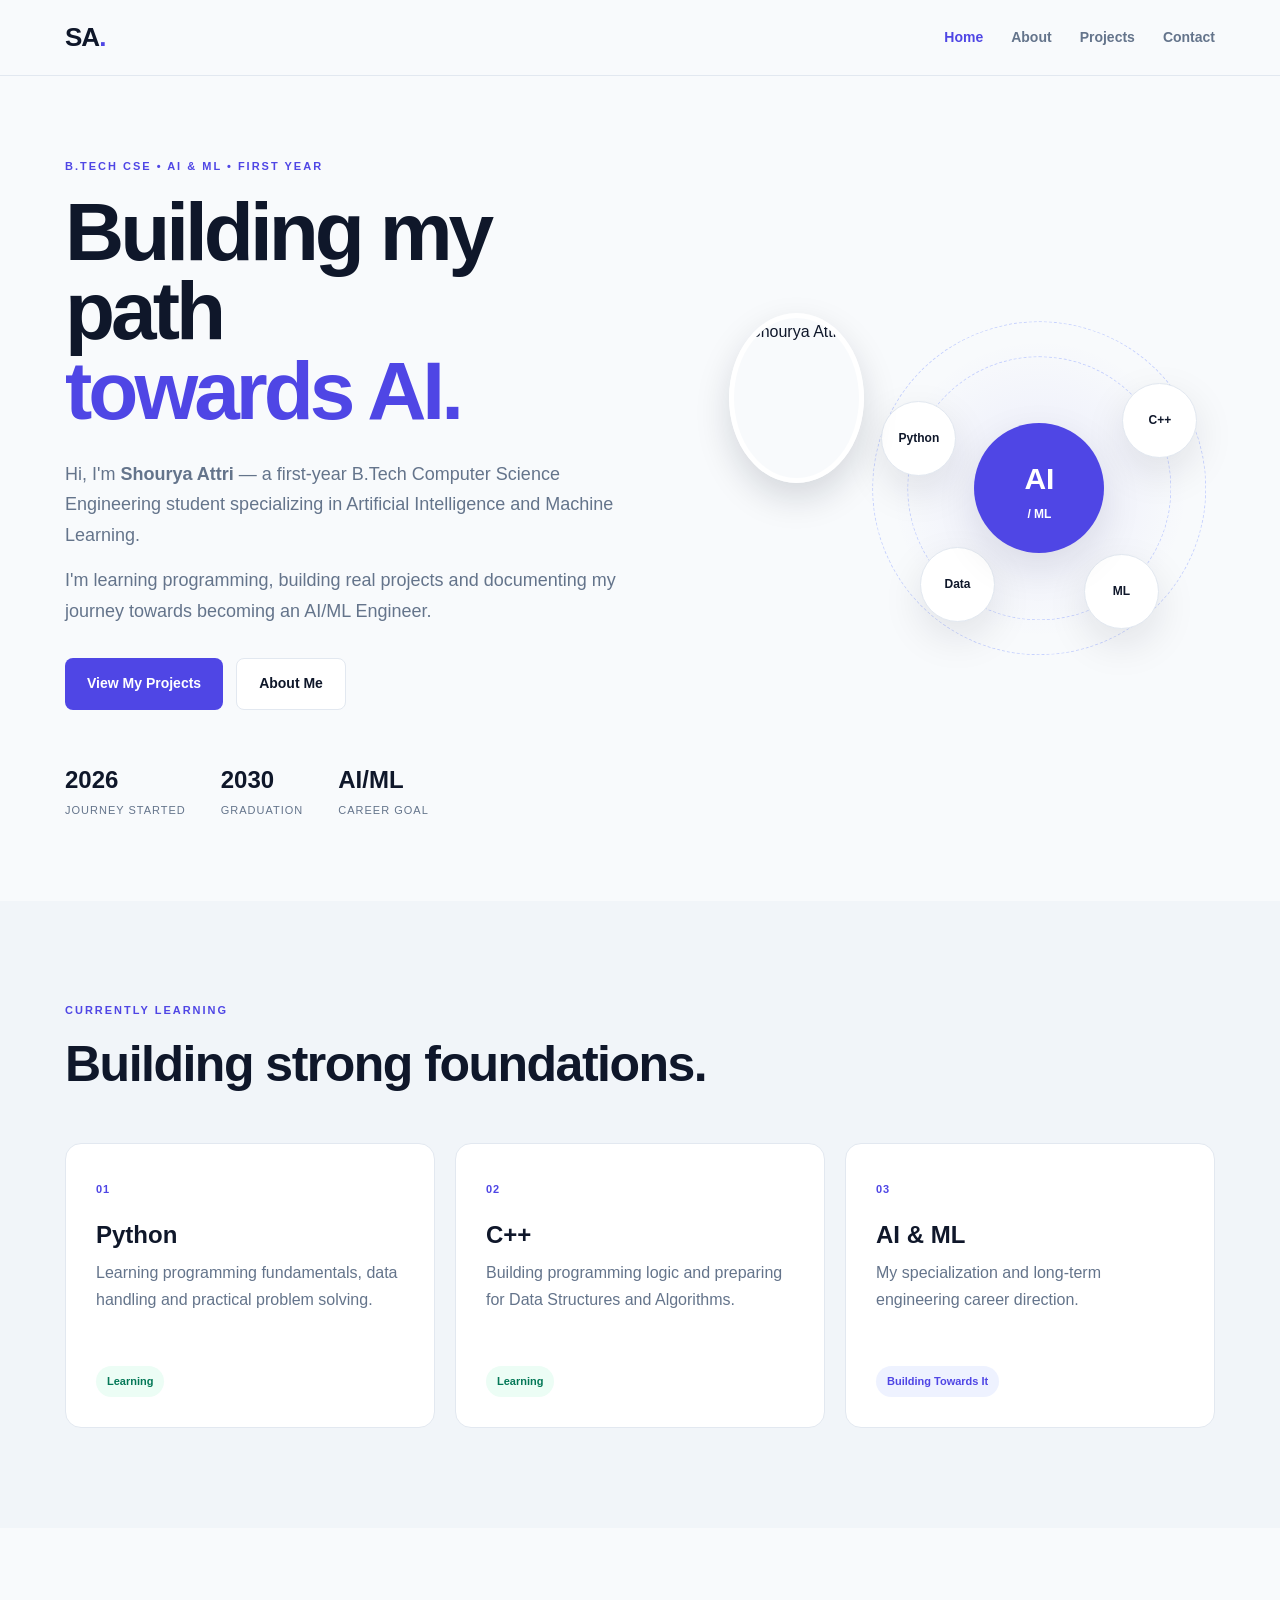
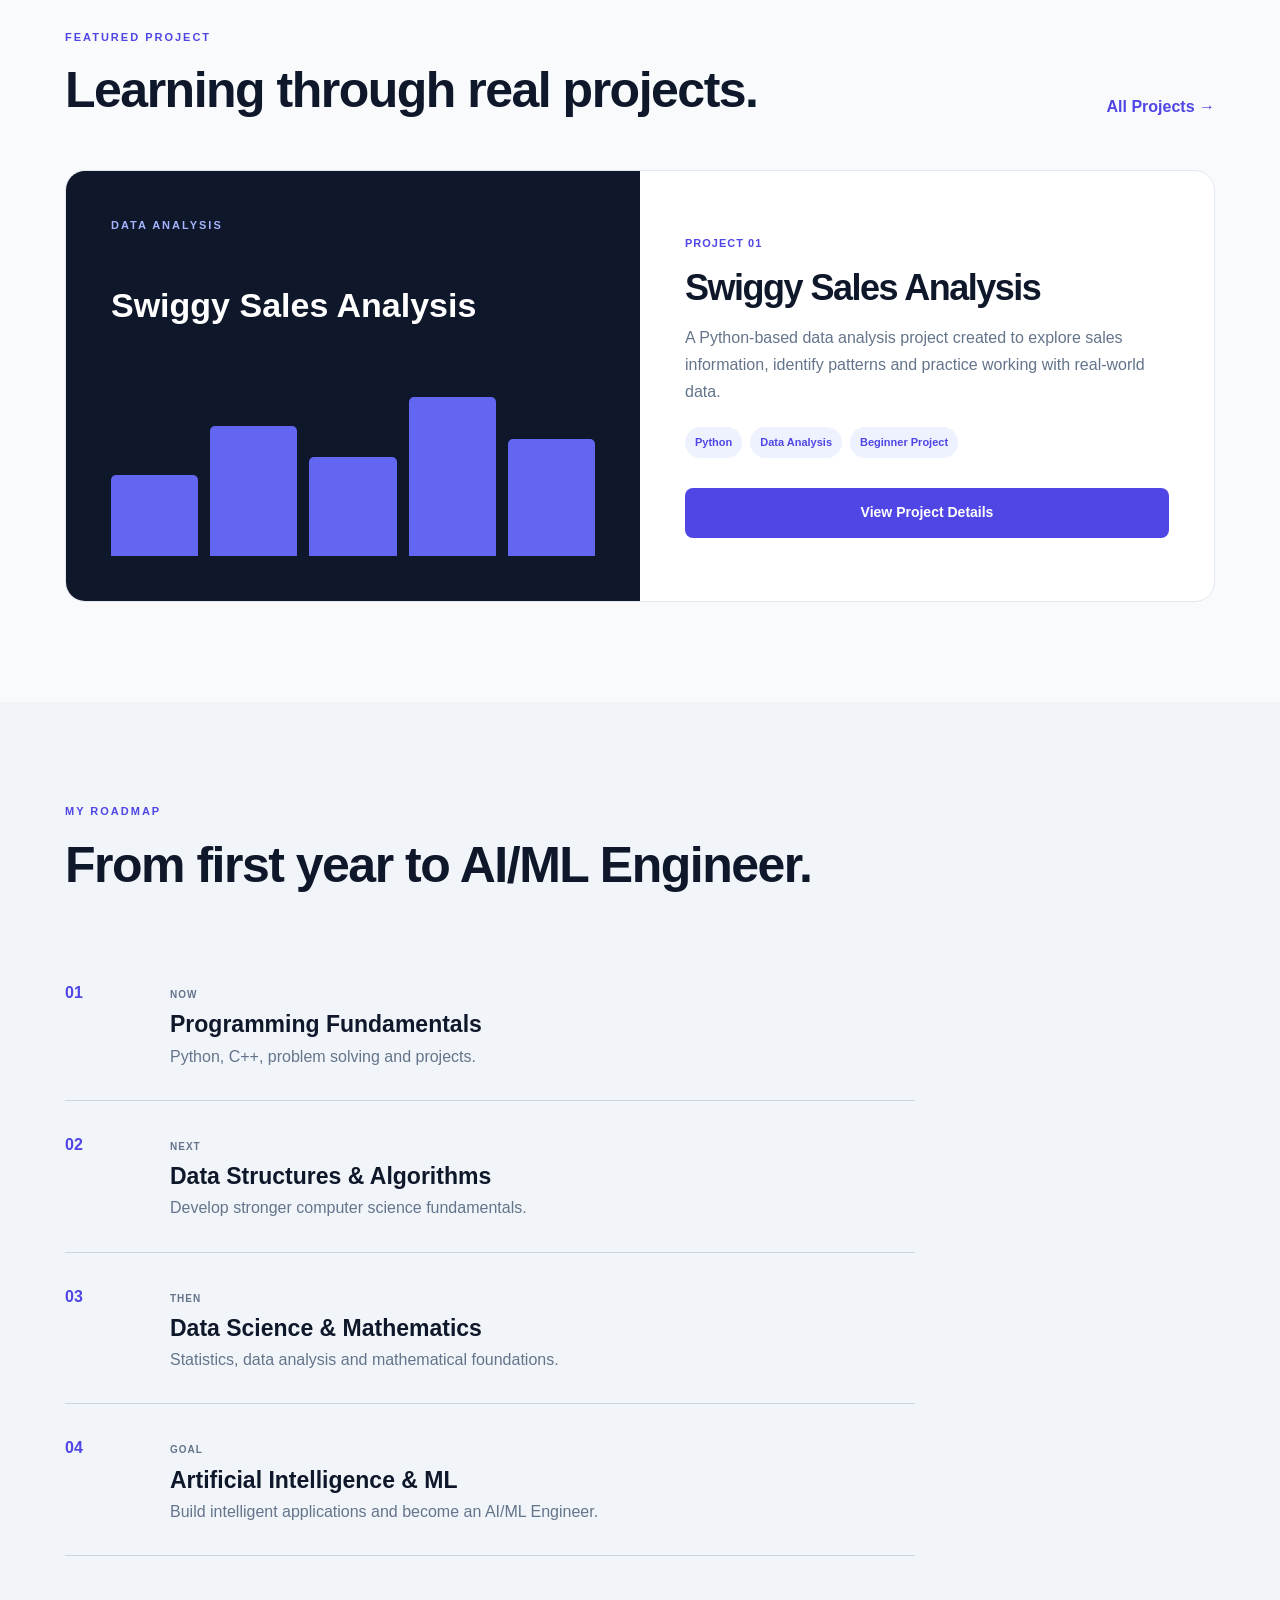
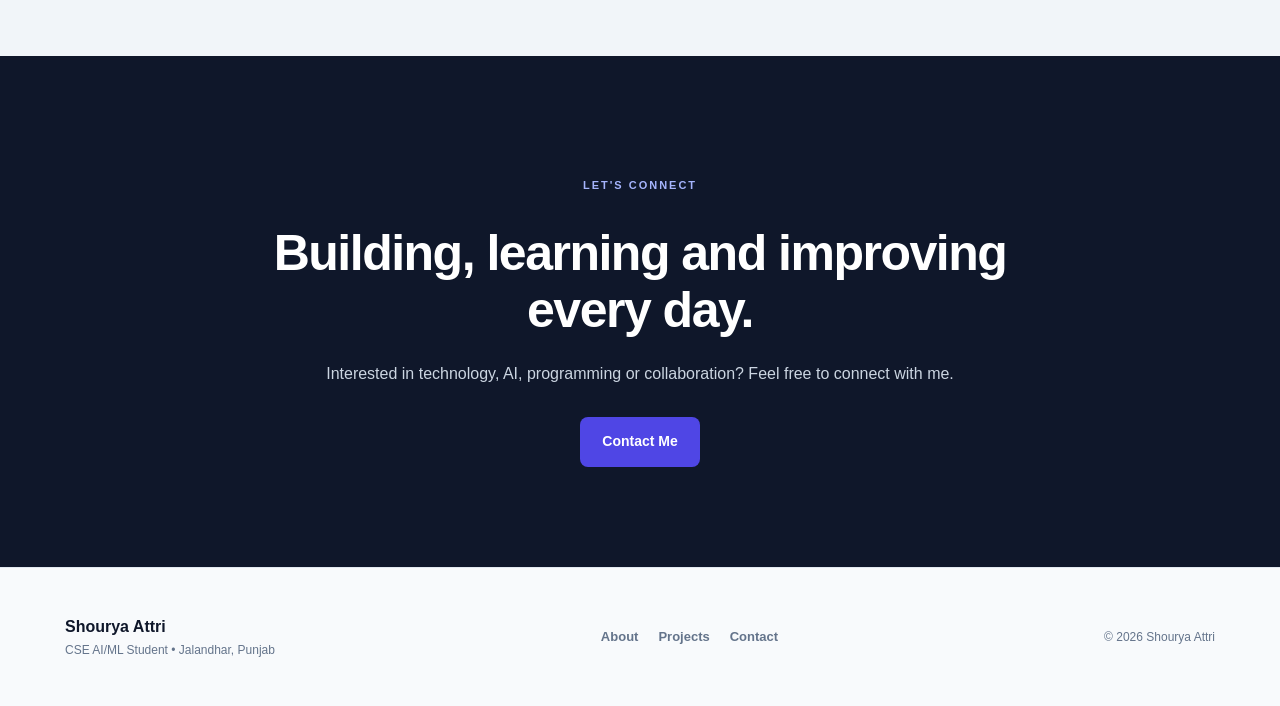
==== index.html @ 2183d512 "Add files via upload" ====
<!DOCTYPE html>
<html lang="en">

<head>
    <meta charset="UTF-8">

    <meta name="viewport"
          content="width=device-width, initial-scale=1.0">

    <meta name="description"
          content="Shourya Attri - B.Tech CSE Artificial Intelligence and Machine Learning student at DAV Institute of Engineering and Technology, Jalandhar.">

    <title>Shourya Attri | AI/ML Journey</title>

    <link rel="stylesheet" href="css/style.css">
</head>

<body>

<header>

    <nav class="navbar container">

        <a href="index.html" class="logo">
            SA<span>.</span>
        </a>

        <div class="nav-links">

            <a href="index.html" class="active">Home</a>

            <a href="about.html">About</a>

            <a href="projects.html">Projects</a>

            <a href="contact.html">Contact</a>

        </div>

    </nav>

</header>


<main>

<!-- HERO -->

<section class="hero container">

    <div class="hero-content">

        <p class="eyebrow">
            B.TECH CSE • AI & ML • FIRST YEAR
        </p>

        <h1>
            Building my path
            <span>towards AI.</span>
        </h1>

        <p class="hero-description">

            Hi, I'm <strong>Shourya Attri</strong> — a first-year
            B.Tech Computer Science Engineering student specializing
            in Artificial Intelligence and Machine Learning.

        </p>

        <p class="hero-description">

            I'm learning programming, building real projects and
            documenting my journey towards becoming an AI/ML Engineer.

        </p>


        <div class="hero-buttons">

            <a href="projects.html"
               class="btn primary">

                View My Projects

            </a>

            <a href="about.html"
               class="btn secondary">

                About Me

            </a>

        </div>


        <div class="hero-stats">

            <div>
                <strong>2026</strong>
                <span>Journey Started</span>
            </div>

            <div>
                <strong>2030</strong>
                <span>Graduation</span>
            </div>

            <div>
                <strong>AI/ML</strong>
                <span>Career Goal</span>
            </div>

        </div>

    </div>


    <div class="hero-visual">
        <div class="profile-photo">
            <img src="assets/images/shourya.jpg" alt="Shourya Attri">
        </div>

        <div class="orbit-card">

            <div class="orbit orbit-one"></div>
            <div class="orbit orbit-two"></div>

            <div class="skill-bubble bubble-python">
                Python
            </div>

            <div class="skill-bubble bubble-cpp">
                C++
            </div>

            <div class="skill-bubble bubble-data">
                Data
            </div>

            <div class="skill-bubble bubble-ml">
                ML
            </div>

            <div class="ai-core">
                AI
                <small>/ ML</small>
            </div>

        </div>

    </div>

</section>


<!-- CURRENTLY LEARNING -->

<section class="section alternate">

    <div class="container">

        <p class="eyebrow">
            CURRENTLY LEARNING
        </p>

        <h2>
            Building strong foundations.
        </h2>


        <div class="skills-grid">

            <article class="skill-card">

                <span class="card-number">
                    01
                </span>

                <h3>
                    Python
                </h3>

                <p>
                    Learning programming fundamentals,
                    data handling and practical problem solving.
                </p>

                <span class="status learning">
                    Learning
                </span>

            </article>


            <article class="skill-card">

                <span class="card-number">
                    02
                </span>

                <h3>
                    C++
                </h3>

                <p>
                    Building programming logic and preparing
                    for Data Structures and Algorithms.
                </p>

                <span class="status learning">
                    Learning
                </span>

            </article>


            <article class="skill-card">

                <span class="card-number">
                    03
                </span>

                <h3>
                    AI & ML
                </h3>

                <p>
                    My specialization and long-term
                    engineering career direction.
                </p>

                <span class="status future">
                    Building Towards It
                </span>

            </article>

        </div>

    </div>

</section>


<!-- PROJECT FEATURE -->

<section class="section container">

    <div class="section-heading">

        <div>

            <p class="eyebrow">
                FEATURED PROJECT
            </p>

            <h2>
                Learning through real projects.
            </h2>

        </div>

        <a href="projects.html"
           class="text-link">

            All Projects →

        </a>

    </div>


    <article class="featured-project">

        <div class="project-preview">

            <span>
                DATA ANALYSIS
            </span>

            <h3>
                Swiggy Sales Analysis
            </h3>

            <div class="chart-decoration">

                <div style="height:45%"></div>
                <div style="height:72%"></div>
                <div style="height:55%"></div>
                <div style="height:88%"></div>
                <div style="height:65%"></div>

            </div>

        </div>


        <div class="project-content">

            <span class="card-number">
                PROJECT 01
            </span>

            <h2>
                Swiggy Sales Analysis
            </h2>

            <p>

                A Python-based data analysis project created
                to explore sales information, identify patterns
                and practice working with real-world data.

            </p>


            <div class="tags">

                <span>Python</span>
                <span>Data Analysis</span>
                <span>Beginner Project</span>

            </div>


            <a href="projects.html"
               class="btn primary">

                View Project Details

            </a>

        </div>

    </article>

</section>


<!-- ROADMAP -->

<section class="section alternate">

    <div class="container">

        <p class="eyebrow">
            MY ROADMAP
        </p>

        <h2>
            From first year to AI/ML Engineer.
        </h2>


        <div class="timeline">

            <article class="timeline-item active">

                <span>01</span>

                <div>

                    <small>NOW</small>

                    <h3>
                        Programming Fundamentals
                    </h3>

                    <p>
                        Python, C++, problem solving and projects.
                    </p>

                </div>

            </article>


            <article class="timeline-item">

                <span>02</span>

                <div>

                    <small>NEXT</small>

                    <h3>
                        Data Structures & Algorithms
                    </h3>

                    <p>
                        Develop stronger computer science fundamentals.
                    </p>

                </div>

            </article>


            <article class="timeline-item">

                <span>03</span>

                <div>

                    <small>THEN</small>

                    <h3>
                        Data Science & Mathematics
                    </h3>

                    <p>
                        Statistics, data analysis and mathematical foundations.
                    </p>

                </div>

            </article>


            <article class="timeline-item">

                <span>04</span>

                <div>

                    <small>GOAL</small>

                    <h3>
                        Artificial Intelligence & ML
                    </h3>

                    <p>
                        Build intelligent applications and become an AI/ML Engineer.
                    </p>

                </div>

            </article>

        </div>

    </div>

</section>


<!-- CTA -->

<section class="cta">

    <div class="container">

        <p class="eyebrow">
            LET'S CONNECT
        </p>

        <h2>
            Building, learning and improving every day.
        </h2>

        <p>
            Interested in technology, AI, programming or collaboration?
            Feel free to connect with me.
        </p>

        <a href="contact.html"
           class="btn primary">

            Contact Me

        </a>

    </div>

</section>

</main>


<footer>

    <div class="container footer-content">

        <div>

            <strong>
                Shourya Attri
            </strong>

            <p>
                CSE AI/ML Student • Jalandhar, Punjab
            </p>

        </div>


        <div class="footer-links">

            <a href="about.html">
                About
            </a>

            <a href="projects.html">
                Projects
            </a>

            <a href="contact.html">
                Contact
            </a>

        </div>


        <p>
            © 2026 Shourya Attri
        </p>

    </div>

</footer>


<script src="js/script.js"></script>

</body>
</html>
---- css/style.css ----
* {
    margin: 0;
    padding: 0;
    box-sizing: border-box;
}

:root {
    --bg: #f8fafc;
    --white: #ffffff;

    --navy: #0f172a;
    --text: #334155;
    --muted: #64748b;

    --indigo: #4f46e5;
    --indigo-dark: #3730a3;
    --indigo-light: #eef2ff;

    --border: #e2e8f0;

    --success-bg: #ecfdf5;
    --success: #047857;

    --max-width: 1150px;
}

html {
    scroll-behavior: smooth;
}

body {
    font-family: Arial, Helvetica, sans-serif;

    background: var(--bg);

    color: var(--navy);

    line-height: 1.7;
}

a {
    text-decoration: none;
    color: inherit;
}

.container {
    width: min(var(--max-width), 90%);
    margin: auto;
}


/* NAVIGATION */

header {
    background: rgba(248, 250, 252, 0.94);

    border-bottom: 1px solid var(--border);

    position: sticky;

    top: 0;

    z-index: 1000;

    backdrop-filter: blur(10px);
}

.navbar {
    height: 75px;

    display: flex;

    justify-content: space-between;

    align-items: center;
}

.logo {
    font-size: 26px;

    font-weight: 900;

    letter-spacing: -1px;
}

.logo span {
    color: var(--indigo);
}

.nav-links {
    display: flex;

    gap: 28px;
}

.nav-links a {
    font-size: 14px;

    color: var(--muted);

    font-weight: 700;

    transition: .25s;
}

.nav-links a:hover,
.nav-links a.active {
    color: var(--indigo);
}


/* GENERAL */

.eyebrow {
    font-size: 11px;

    font-weight: 900;

    letter-spacing: 2px;

    color: var(--indigo);

    margin-bottom: 16px;
}

.section {
    padding: 100px 0;
}

.alternate {
    background: #f1f5f9;
}

h1,
h2,
h3 {
    line-height: 1.15;
}

h2 {
    font-size: clamp(34px, 4vw, 50px);

    letter-spacing: -1.5px;
}

p {
    color: var(--text);
}


/* HERO */

.hero {
    min-height: calc(100vh - 75px);

    display: grid;

    grid-template-columns: 1.1fr .9fr;

    align-items: center;

    gap: 70px;

    padding-top: 70px;

    padding-bottom: 70px;
}

.hero h1 {
    font-size: clamp(52px, 7vw, 82px);

    letter-spacing: -4px;

    line-height: .97;

    margin-bottom: 28px;
}

.hero h1 span {
    display: block;

    color: var(--indigo);
}

.hero-description {
    font-size: 18px;

    max-width: 680px;

    margin-bottom: 15px;

    color: var(--muted);
}

.hero-buttons {
    display: flex;

    gap: 13px;

    flex-wrap: wrap;

    margin-top: 32px;
}

.btn {
    display: inline-flex;

    justify-content: center;

    align-items: center;

    padding: 13px 22px;

    border-radius: 8px;

    font-size: 14px;

    font-weight: 800;

    transition: .25s;
}

.primary {
    background: var(--indigo);

    color: white;
}

.primary:hover {
    background: var(--indigo-dark);

    transform: translateY(-2px);
}

.secondary {
    background: var(--white);

    border: 1px solid var(--border);
}

.secondary:hover {
    border-color: var(--indigo);

    color: var(--indigo);
}


/* HERO STATS */

.hero-stats {
    display: flex;

    gap: 35px;

    margin-top: 50px;
}

.hero-stats div {
    display: flex;

    flex-direction: column;
}

.hero-stats strong {
    font-size: 24px;
}

.hero-stats span {
    color: var(--muted);

    font-size: 11px;

    text-transform: uppercase;

    letter-spacing: 1px;
}


/* AI GRAPH */

.hero-visual {
    display: flex;

    justify-content: center;
}

.orbit-card {
    width: min(450px, 100%);

    aspect-ratio: 1;

    position: relative;

    background:
        radial-gradient(
            circle,
            rgba(79,70,229,.08),
            transparent 60%
        );

    border-radius: 50%;
}

.orbit {
    position: absolute;

    border: 1px dashed #c7d2fe;

    border-radius: 50%;

    left: 50%;

    top: 50%;

    transform: translate(-50%, -50%);
}

.orbit-one {
    width: 75%;
    height: 75%;
}

.orbit-two {
    width: 95%;
    height: 95%;
}

.ai-core,
.skill-bubble {
    position: absolute;

    border-radius: 50%;

    display: flex;

    align-items: center;

    justify-content: center;

    font-weight: 800;

    box-shadow:
        0 15px 40px rgba(15,23,42,.10);
}

.ai-core {
    width: 130px;

    height: 130px;

    left: 50%;

    top: 50%;

    transform: translate(-50%, -50%);

    background: var(--indigo);

    color: white;

    font-size: 30px;

    flex-direction: column;
}

.ai-core small {
    font-size: 12px;
}

.skill-bubble {
    width: 75px;

    height: 75px;

    background: white;

    border: 1px solid var(--border);

    font-size: 12px;

    animation: float 4s ease-in-out infinite;
}

.bubble-python {
    left: 5%;

    top: 25%;
}

.bubble-cpp {
    right: 5%;

    top: 20%;

    animation-delay: .7s;
}

.bubble-data {
    left: 16%;

    bottom: 12%;

    animation-delay: 1.3s;
}

.bubble-ml {
    right: 16%;

    bottom: 10%;

    animation-delay: 2s;
}

@keyframes float {

    0%,
    100% {
        transform: translateY(0);
    }

    50% {
        transform: translateY(-10px);
    }

}


/* SKILLS */

.skills-grid {
    margin-top: 50px;

    display: grid;

    grid-template-columns: repeat(3, 1fr);

    gap: 20px;
}

.skill-card {
    background: white;

    border: 1px solid var(--border);

    border-radius: 16px;

    padding: 30px;

    transition: .25s;
}

.skill-card:hover {
    transform: translateY(-5px);

    box-shadow:
        0 18px 40px rgba(15,23,42,.07);
}

.card-number {
    font-size: 11px;

    color: var(--indigo);

    font-weight: 900;

    letter-spacing: 1px;
}

.skill-card h3 {
    font-size: 24px;

    margin: 20px 0 10px;
}

.skill-card p {
    color: var(--muted);

    min-height: 85px;
}

.status {
    display: inline-block;

    margin-top: 22px;

    border-radius: 50px;

    font-size: 11px;

    font-weight: 800;

    padding: 6px 11px;
}

.learning {
    background: var(--success-bg);

    color: var(--success);
}

.future {
    background: var(--indigo-light);

    color: var(--indigo);
}


/* SECTION HEADING */

.section-heading {
    display: flex;

    align-items: flex-end;

    justify-content: space-between;

    gap: 30px;

    margin-bottom: 50px;
}

.text-link {
    color: var(--indigo);

    font-weight: 800;
}


/* FEATURE PROJECT */

.featured-project {
    display: grid;

    grid-template-columns: 1fr 1fr;

    background: white;

    border: 1px solid var(--border);

    border-radius: 20px;

    overflow: hidden;
}

.project-preview {
    background: var(--navy);

    color: white;

    padding: 45px;

    min-height: 430px;

    display: flex;

    flex-direction: column;

    justify-content: space-between;
}

.project-preview span {
    color: #a5b4fc;

    font-size: 11px;

    font-weight: 900;

    letter-spacing: 2px;
}

.project-preview h3 {
    font-size: 34px;
}

.chart-decoration {
    height: 180px;

    display: flex;

    gap: 12px;

    align-items: flex-end;
}

.chart-decoration div {
    flex: 1;

    background: #6366f1;

    border-radius: 5px 5px 0 0;
}

.project-content {
    padding: 45px;

    display: flex;

    flex-direction: column;

    justify-content: center;
}

.project-content h2 {
    font-size: 36px;

    margin: 15px 0;
}

.project-content p {
    color: var(--muted);

    margin-bottom: 22px;
}


/* TAGS */

.tags {
    display: flex;

    gap: 8px;

    flex-wrap: wrap;

    margin-bottom: 30px;
}

.tags span {
    background: var(--indigo-light);

    color: var(--indigo);

    border-radius: 50px;

    padding: 6px 10px;

    font-size: 11px;

    font-weight: 800;
}


/* TIMELINE */

.timeline {
    margin-top: 55px;

    max-width: 850px;
}

.timeline-item {
    display: grid;

    grid-template-columns: 80px 1fr;

    gap: 25px;

    padding: 30px 0;

    border-bottom: 1px solid #cbd5e1;
}

.timeline-item > span {
    color: var(--indigo);

    font-weight: 900;
}

.timeline-item small {
    color: var(--muted);

    font-size: 10px;

    font-weight: 900;

    letter-spacing: 1px;
}

.timeline-item h3 {
    font-size: 23px;

    margin: 5px 0;
}

.timeline-item p {
    color: var(--muted);
}


/* CTA */

.cta {
    background: var(--navy);

    color: white;

    text-align: center;

    padding: 100px 0;
}

.cta h2 {
    max-width: 800px;

    margin: auto;
}

.cta p {
    max-width: 700px;

    margin: 20px auto 30px;

    color: #cbd5e1;
}

.cta .eyebrow {
    color: #a5b4fc;
}


/* PAGE HERO */

.page-hero {
    padding: 120px 0 90px;

    text-align: center;
}

.page-hero h1 {
    font-size: clamp(50px, 7vw, 80px);

    letter-spacing: -4px;
}

.page-hero h1 span {
    color: var(--indigo);
}

.page-hero > p:not(.eyebrow) {
    max-width: 700px;

    margin: 25px auto 0;

    font-size: 18px;

    color: var(--muted);
}


/* ABOUT */

.about-grid {
    display: grid;

    grid-template-columns: .8fr 1.2fr;

    gap: 70px;

    align-items: start;
}

.profile-photo-container {
    width: 100%;

    max-width: 390px;

    aspect-ratio: 1;

    border-radius: 22px;

    overflow: hidden;

    background: var(--indigo);

    position: relative;
}

.profile-photo {
    width: 100%;

    height: 100%;

    object-fit: cover;

    display: block;
}

.photo-fallback {
    position: absolute;

    inset: 0;

    display: none;

    place-items: center;

    background: var(--indigo);

    color: white;

    font-size: 90px;

    font-weight: 900;
}

.profile-mini-card {
    max-width: 390px;

    margin-top: 15px;

    background: white;

    border: 1px solid var(--border);

    border-radius: 14px;

    padding: 20px;

    display: flex;

    flex-direction: column;
}

.profile-mini-card span {
    color: var(--muted);

    font-size: 13px;
}

.about-content h2 {
    margin-bottom: 28px;
}

.about-content > p:not(.eyebrow) {
    margin-bottom: 18px;

    color: var(--muted);
}

.info-grid {
    margin-top: 35px;

    display: grid;

    grid-template-columns: repeat(2,1fr);

    gap: 20px;
}

.info-grid div {
    border-top: 1px solid #cbd5e1;

    padding-top: 15px;
}

.info-grid small {
    display: block;

    color: var(--muted);

    font-size: 10px;

    font-weight: 900;

    letter-spacing: 1px;
}

.info-grid strong {
    display: block;

    margin-top: 5px;

    font-size: 14px;
}


/* PROJECT PAGE */

.main-project-card {
    display: grid;

    grid-template-columns: 1fr 1fr;

    overflow: hidden;

    border-radius: 20px;

    border: 1px solid var(--border);

    background: white;
}

.project-visual {
    background: var(--navy);

    color: white;

    min-height: 480px;

    padding: 45px;

    display: flex;

    flex-direction: column;

    justify-content: space-between;
}

.visual-label {
    color: #a5b4fc;

    font-size: 11px;

    font-weight: 900;

    letter-spacing: 2px;
}

.project-visual > strong {
    font-size: 40px;
}

.project-chart {
    height: 230px;

    display: flex;

    gap: 10px;

    align-items: flex-end;
}

.project-chart div {
    flex: 1;

    background: #6366f1;

    border-radius: 5px 5px 0 0;
}

.project-information {
    padding: 50px;
}

.project-information h2 {
    margin: 15px 0 25px;
}

.project-information > p {
    color: var(--muted);

    margin-bottom: 15px;
}

.project-information h3 {
    margin: 30px 0 12px;
}

.project-buttons {
    margin-top: 10px;
}

.coming-project {
    margin-top: 25px;

    border: 1px dashed #94a3b8;

    border-radius: 18px;

    padding: 50px;

    text-align: center;
}

.coming-project > span {
    color: var(--indigo);

    font-size: 11px;

    font-weight: 900;

    letter-spacing: 2px;
}

.coming-project h2 {
    margin: 12px 0;
}

.coming-project p {
    color: var(--muted);
}


/* CONTACT */

.contact-layout {
    display: grid;

    grid-template-columns: .8fr 1.2fr;

    gap: 70px;
}

.contact-intro h2 {
    margin-bottom: 20px;
}

.contact-intro p:not(.eyebrow) {
    color: var(--muted);
}

.contact-list {
    background: white;

    border: 1px solid var(--border);

    border-radius: 18px;

    overflow: hidden;
}

.contact-row {
    padding: 24px 26px;

    border-bottom: 1px solid var(--border);

    display: grid;

    grid-template-columns: 100px 1fr auto;

    gap: 20px;

    align-items: center;

    transition: .2s;
}

.contact-row:last-child {
    border-bottom: none;
}

a.contact-row:hover {
    background: var(--indigo-light);
}

.contact-row span {
    color: var(--muted);

    font-size: 10px;

    font-weight: 900;

    letter-spacing: 1px;
}

.contact-row strong {
    font-size: 14px;

    word-break: break-word;
}

.contact-row b {
    color: var(--indigo);
}

.contact-note {
    text-align: center;
}

.contact-note p:last-child {
    color: var(--muted);

    max-width: 700px;

    margin: 20px auto;
}


/* FOOTER */

footer {
    border-top: 1px solid var(--border);

    padding: 45px 0;
}

.footer-content {
    display: flex;

    justify-content: space-between;

    align-items: center;

    gap: 25px;
}

.footer-content > div:first-child {
    display: flex;

    flex-direction: column;
}

.footer-content p {
    color: var(--muted);

    font-size: 12px;
}

.footer-links {
    display: flex;

    gap: 20px;
}

.footer-links a {
    color: var(--muted);

    font-size: 13px;

    font-weight: 700;
}

.footer-links a:hover {
    color: var(--indigo);
}


/* MOBILE */

@media (max-width: 900px) {

    .hero,
    .featured-project,
    .about-grid,
    .main-project-card,
    .contact-layout {
        grid-template-columns: 1fr;
    }

    .hero {
        text-align: center;
    }

    .hero-description {
        margin-left: auto;

        margin-right: auto;
    }

    .hero-buttons,
    .hero-stats {
        justify-content: center;
    }

    .hero-visual {
        margin-top: 30px;
    }

    .skills-grid {
        grid-template-columns: 1fr 1fr;
    }

}


@media (max-width: 650px) {

    .navbar {
        height: auto;

        min-height: 75px;

        flex-direction: column;

        justify-content: center;

        padding: 15px 0;

        gap: 12px;
    }

    .nav-links {
        gap: 13px;
    }

    .nav-links a {
        font-size: 12px;
    }

    .hero {
        padding-top: 60px;
    }

    .hero h1 {
        font-size: 52px;

        letter-spacing: -3px;
    }

    .hero-stats {
        gap: 18px;
    }

    .orbit-card {
        max-width: 330px;
    }

    .ai-core {
        width: 105px;

        height: 105px;
    }

    .skill-bubble {
        width: 60px;

        height: 60px;

        font-size: 10px;
    }

    .skills-grid {
        grid-template-columns: 1fr;
    }

    .section {
        padding: 75px 0;
    }

    .section-heading {
        flex-direction: column;

        align-items: flex-start;
    }

    .project-preview,
    .project-content,
    .project-visual,
    .project-information {
        padding: 30px;
    }

    .page-hero {
        padding: 85px 0 65px;
    }

    .page-hero h1 {
        font-size: 50px;

        letter-spacing: -3px;
    }

    .info-grid {
        grid-template-columns: 1fr;
    }

    .contact-row {
        grid-template-columns: 1fr;

        gap: 5px;
    }

    .footer-content {
        flex-direction: column;

        align-items: flex-start;
    }

}

.profile-photo {
    width: 170px;
    height: 170px;
    border-radius: 50%;
    overflow: hidden;
    border: 5px solid white;
    box-shadow: 0 15px 35px rgba(15, 23, 42, 0.15);
    margin: 0 auto 25px;
    position: relative;
    z-index: 5;
}

.profile-photo img {
    width: 100%;
    height: 100%;
    object-fit: cover;
    display: block;
}

/* =========================================
   ABOUT PAGE - ENGINEERING DOODLES
========================================= */

.profile-photo-container {
    position: relative;
    overflow: hidden;

    background:
        linear-gradient(
            135deg,
            #4f46e5,
            #2563eb
        );
}


/* keep photo above doodles */

.profile-photo {
    position: relative;
    z-index: 5;
}


/* doodle background */

.mechanical-doodles {
    position: absolute;

    inset: 0;

    z-index: 1;

    pointer-events: none;

    overflow: hidden;
}


/* all text doodles */

.doodle {
    position: absolute;

    color: rgba(255, 255, 255, 0.28);

    font-weight: 800;

    user-select: none;
}


/* gears */

.gear-one {
    font-size: 65px;

    left: 25px;
    top: 165px;

    transform: rotate(-20deg);
}

.gear-two {
    font-size: 90px;

    right: 15px;
    bottom: 35px;

    transform: rotate(25deg);
}

.gear-three {
    font-size: 42px;

    right: 75px;
    top: 175px;

    transform: rotate(-10deg);
}


/* code symbol */

.code-one {
    left: 40px;
    bottom: 55px;

    font-size: 27px;

    font-family: monospace;
}


/* AI text */

.ai-text {
    right: 35px;
    top: 125px;

    font-size: 25px;

    letter-spacing: 3px;
}


/* circuit paths */

.circuit {
    position: absolute;

    border: 2px solid rgba(255,255,255,.22);
}

.circuit-one {
    width: 100px;
    height: 65px;

    left: -20px;
    top: 115px;

    border-right: none;
    border-bottom: none;

    border-radius: 20px 0 0 0;
}

.circuit-two {
    width: 110px;
    height: 75px;

    right: -30px;
    top: 245px;

    border-left: none;
    border-top: none;

    border-radius: 0 0 20px 0;
}


/* circuit endpoint */

.circuit span {
    position: absolute;

    width: 9px;
    height: 9px;

    border-radius: 50%;

    background: rgba(255,255,255,.45);
}

.circuit-one span {
    right: -4px;
    top: -5px;
}

.circuit-two span {
    left: -4px;
    bottom: -5px;
}


/* mechanical lines */

.doodle-line {
    position: absolute;

    height: 2px;

    background: rgba(255,255,255,.20);

    transform-origin: left;
}

.line-one {
    width: 110px;

    left: 105px;
    bottom: 75px;

    transform: rotate(-25deg);
}

.line-two {
    width: 90px;

    right: 35px;
    top: 210px;

    transform: rotate(38deg);
}


/* small technical circles */

.doodle-circle {
    position: absolute;

    border-radius: 50%;

    border: 2px solid rgba(255,255,255,.25);
}

.circle-one {
    width: 25px;
    height: 25px;

    left: 100px;
    top: 195px;
}

.circle-two {
    width: 16px;
    height: 16px;

    right: 105px;
    bottom: 65px;
}

.circle-three {
    width: 32px;
    height: 32px;

    left: 45px;
    bottom: 115px;
}


/* subtle gear animation */

.gear-one,
.gear-three {
    animation: doodleRotate 14s linear infinite;
}

.gear-two {
    animation: doodleRotateReverse 18s linear infinite;
}


@keyframes doodleRotate {

    from {
        transform: rotate(0deg);
    }

    to {
        transform: rotate(360deg);
    }

}


@keyframes doodleRotateReverse {

    from {
        transform: rotate(360deg);
    }

    to {
        transform: rotate(0deg);
    }

}

.instagram-label {
    display: flex;
    align-items: center;
    gap: 8px;
}

.instagram-icon {
    width: 20px;
    height: 20px;
    display: inline-flex;
    align-items: center;
    justify-content: center;
    border: 2px solid currentColor;
    border-radius: 6px;
    font-size: 13px;
    font-weight: bold;
}
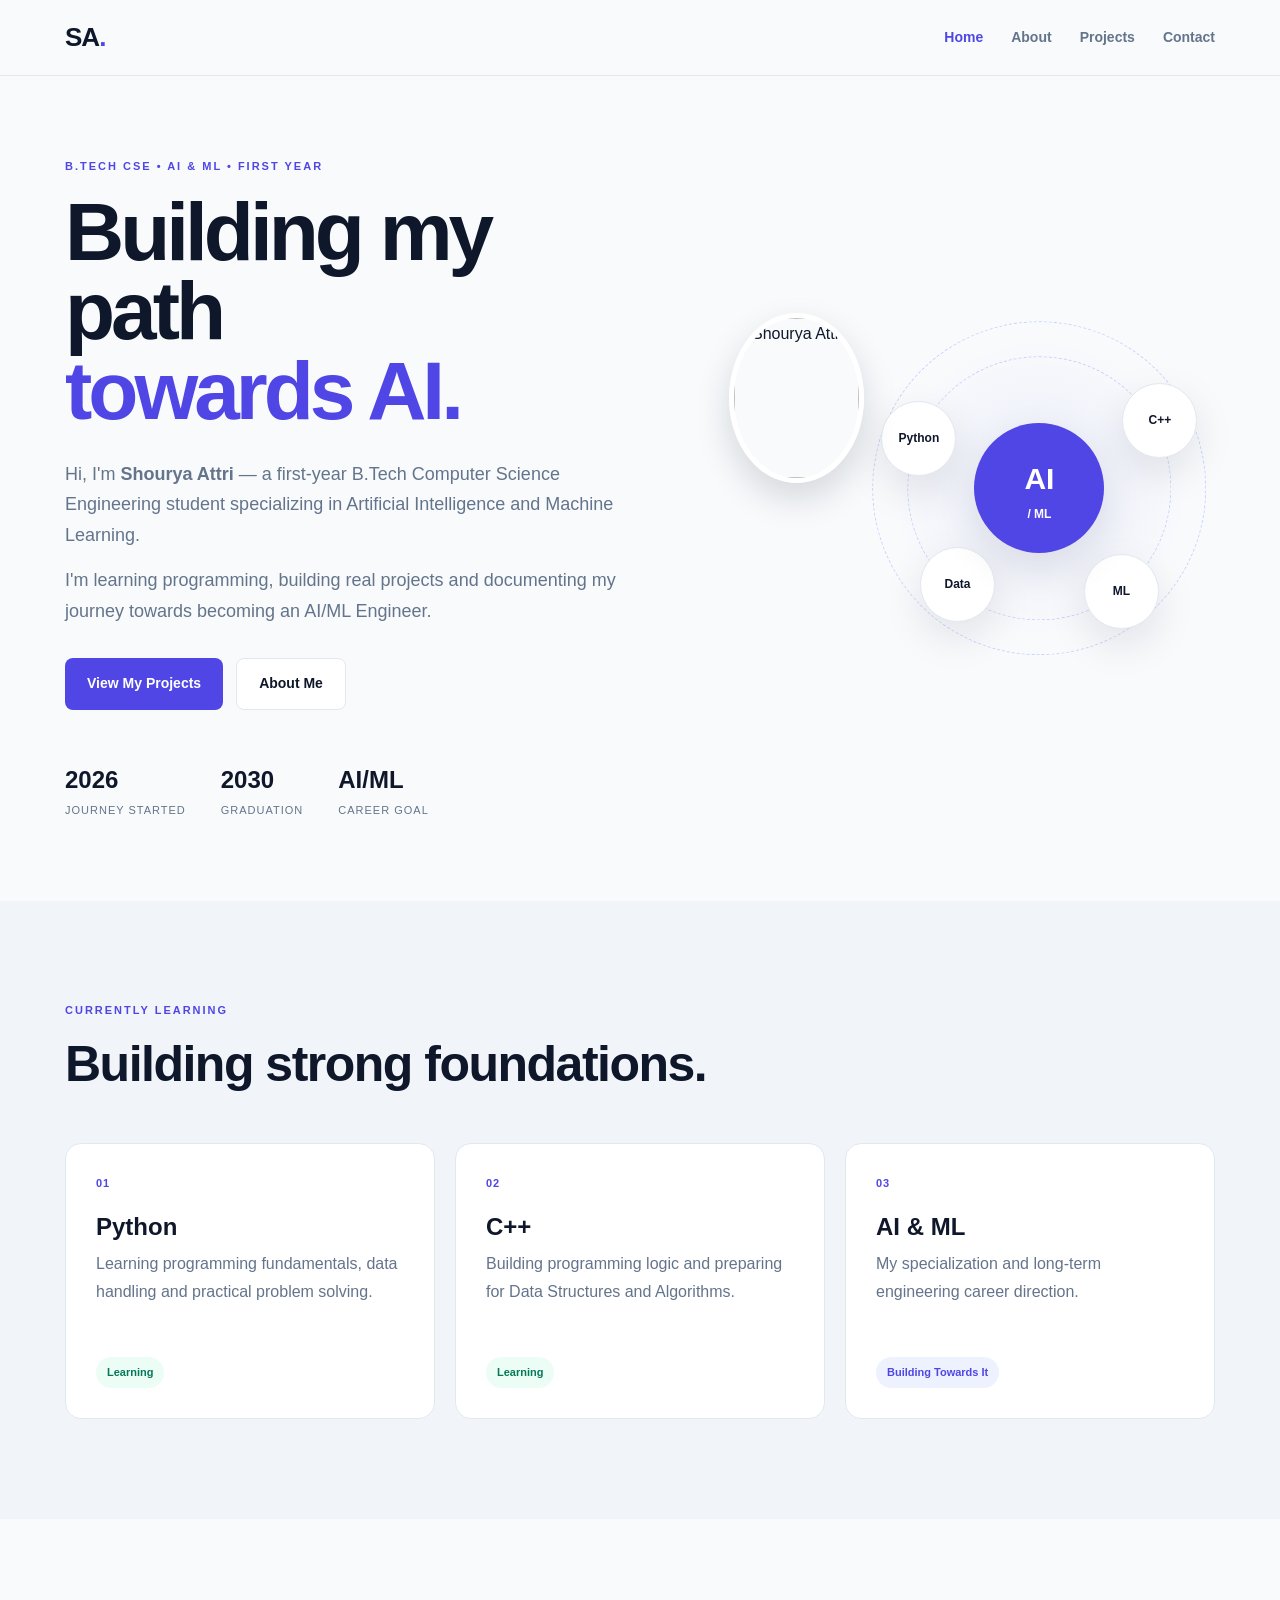
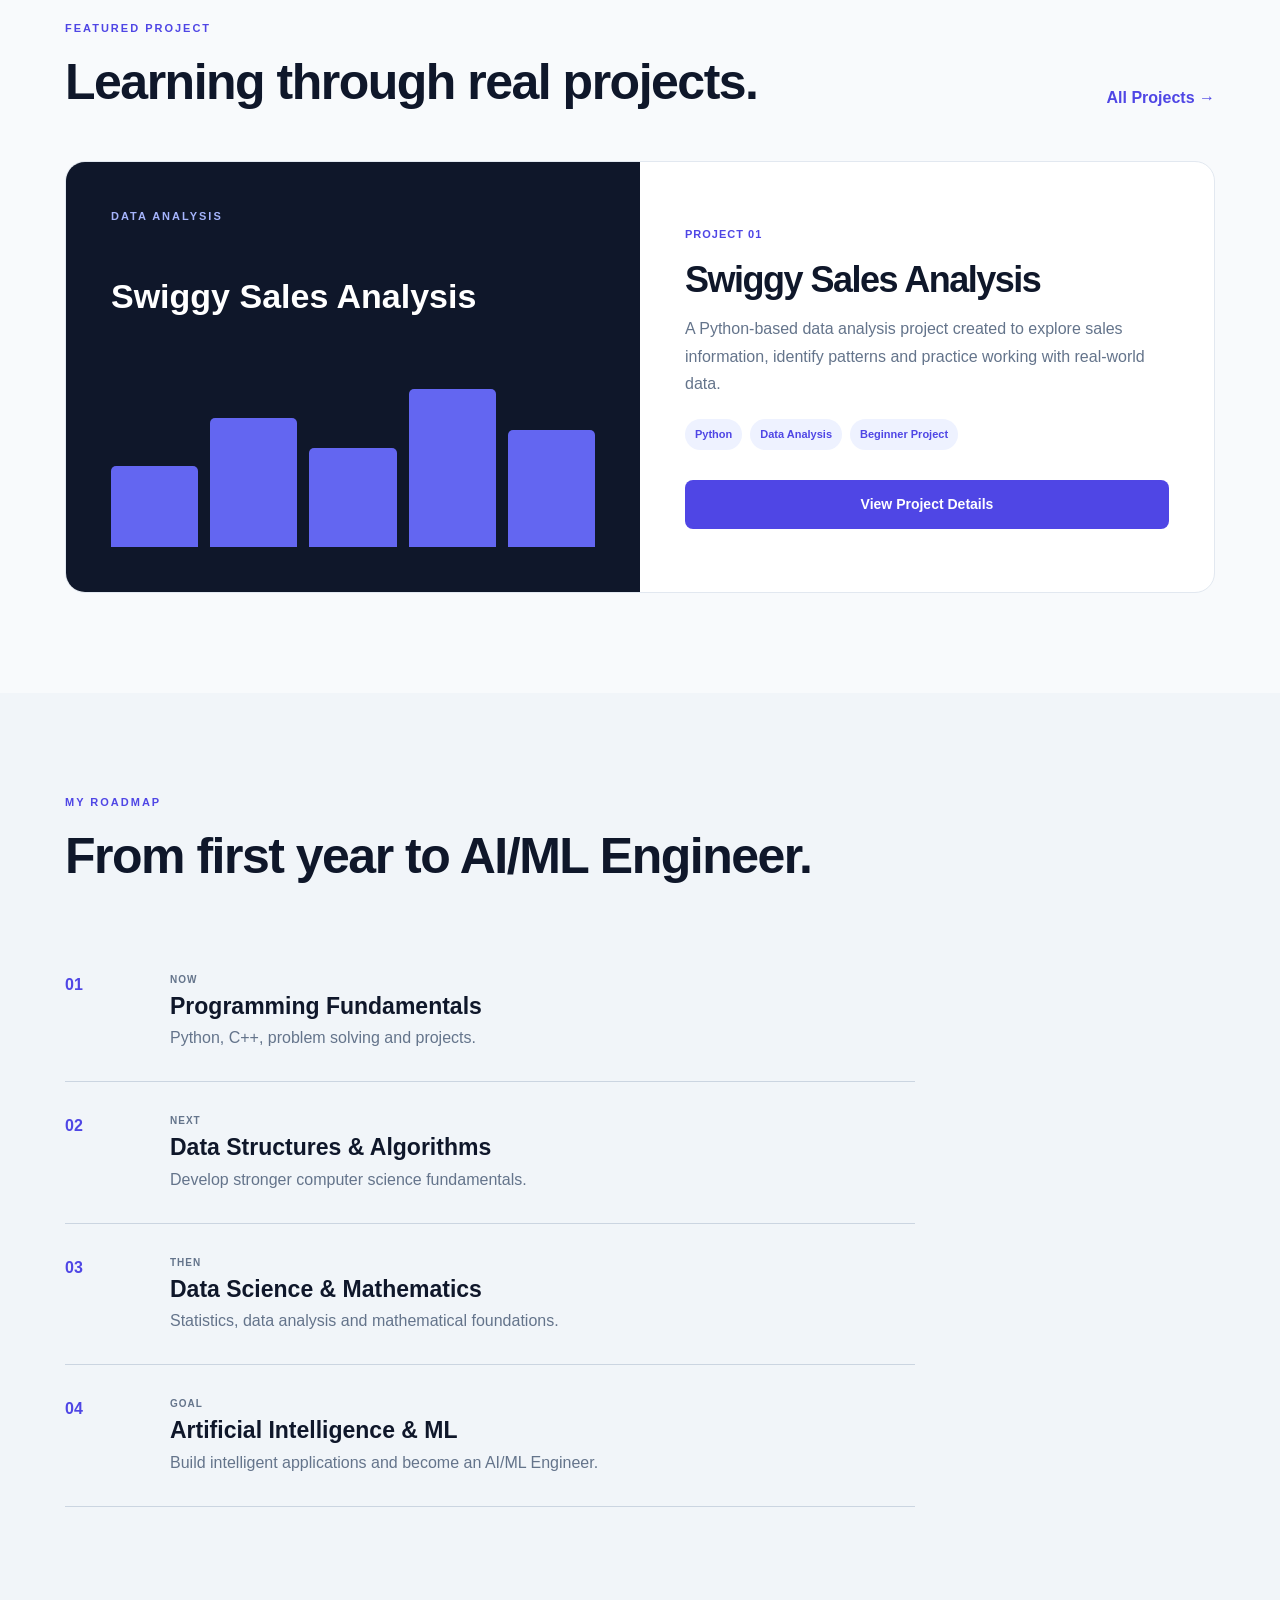
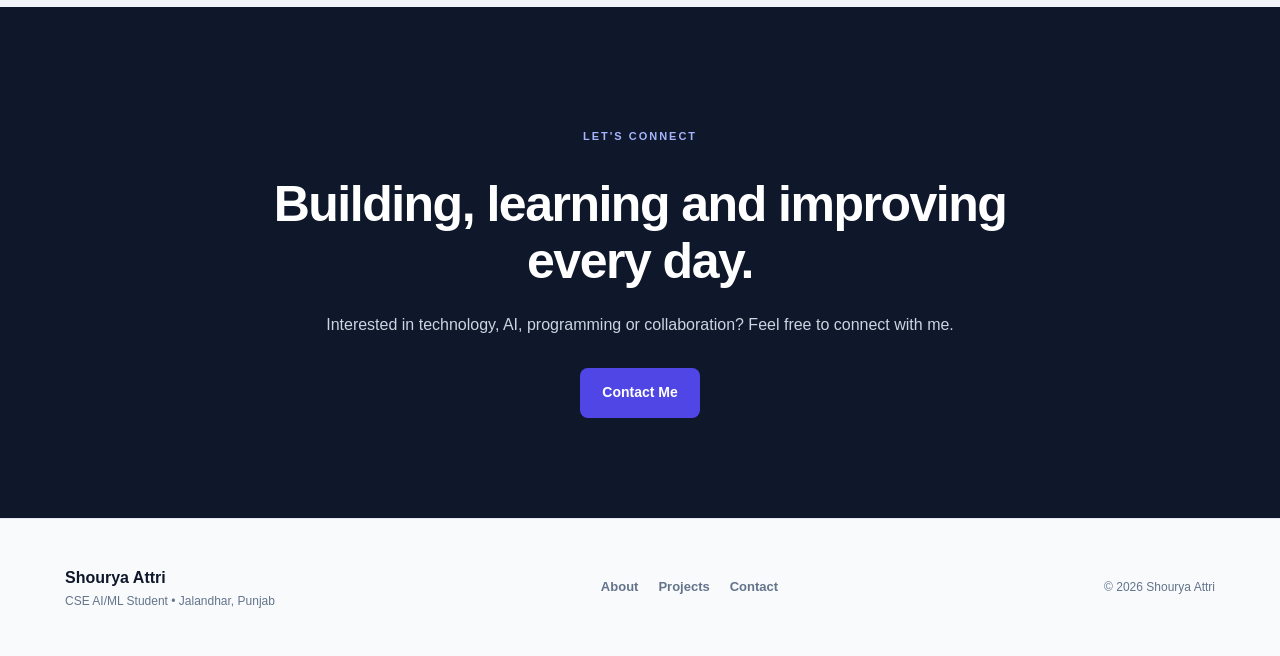
==== commit 8e857aac: "Add files via upload" ====
--- a/index.html
+++ b/index.html
@@ -1,7 +1,12 @@
-<!DOCTYPE html>
-<html lang="en">
-
-<head>
+<title>Shourya Attri | AI & ML Engineering Student</title>
+
+<meta name="description" content="Shourya Attri's portfolio — B.Tech CSE AI & ML student showcasing Python projects, data analysis projects, skills, and his journey towards becoming an AI/ML Engineer.">
+
+<meta name="keywords" content="Shourya Attri, AI ML Student, Artificial Intelligence, Machine Learning, Python, C++, Data Analysis, AI ML Engineer">
+
+<meta name="author" content="Shourya Attri">
+
+<meta name="robots" content="index, follow">
     <meta charset="UTF-8">
 
     <meta name="viewport"
@@ -13,6 +18,28 @@
     <title>Shourya Attri | AI/ML Journey</title>
 
     <link rel="stylesheet" href="css/style.css">
+<script type="application/ld+json">
+{
+  "@context": "https://schema.org",
+  "@type": "Person",
+  "name": "Shourya Attri",
+  "url": "https://attrishourya0218.github.io/shourya-portfolio/",
+  "image": "https://attrishourya0218.github.io/shourya-portfolio/assets/images/shourya.jpg",
+  "sameAs": [
+    "https://github.com/attrishourya0218",
+    "https://www.linkedin.com/in/shourya-attri-1b27a741b",
+    "https://www.instagram.com/shourya___.attri/"
+  ],
+  "jobTitle": "B.Tech CSE AI & ML Student",
+  "knowsAbout": [
+    "Python",
+    "C++",
+    "Artificial Intelligence",
+    "Machine Learning",
+    "Data Analysis"
+  ]
+}
+</script>
 </head>
 
 <body>
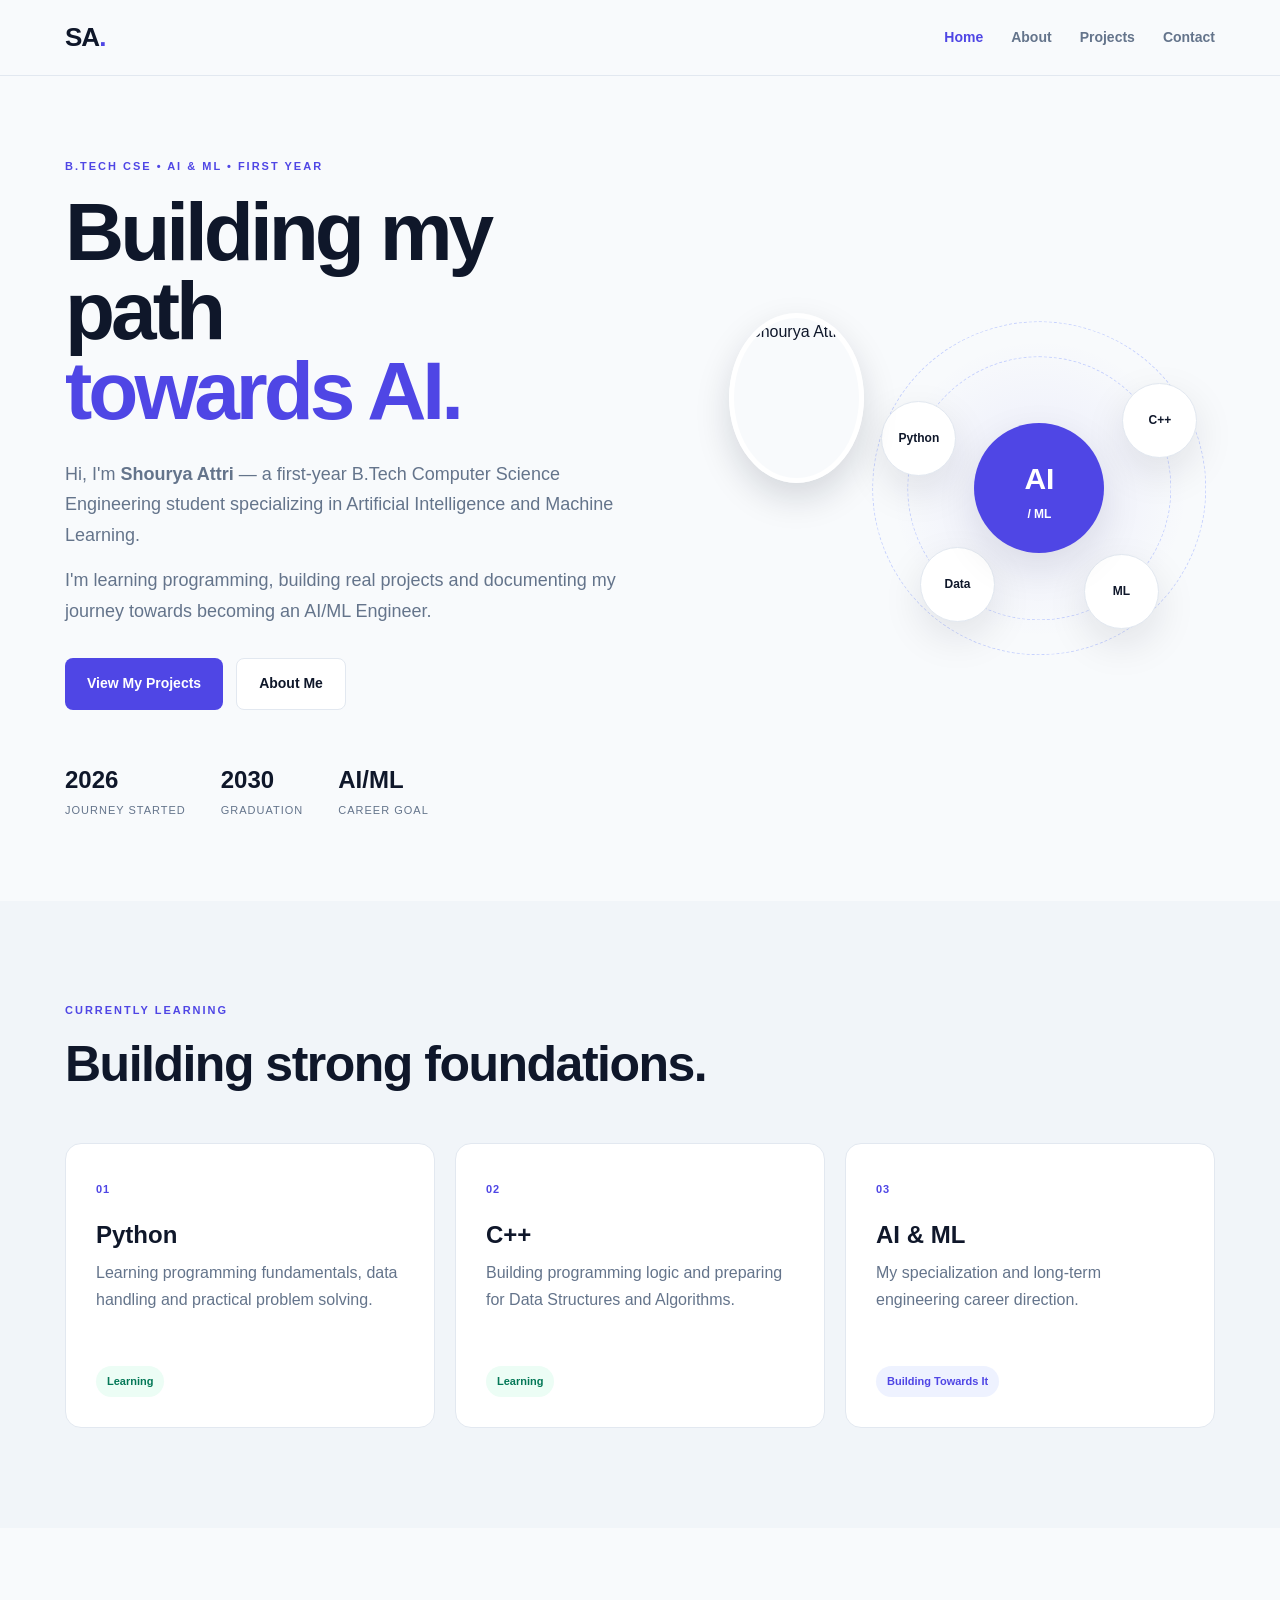
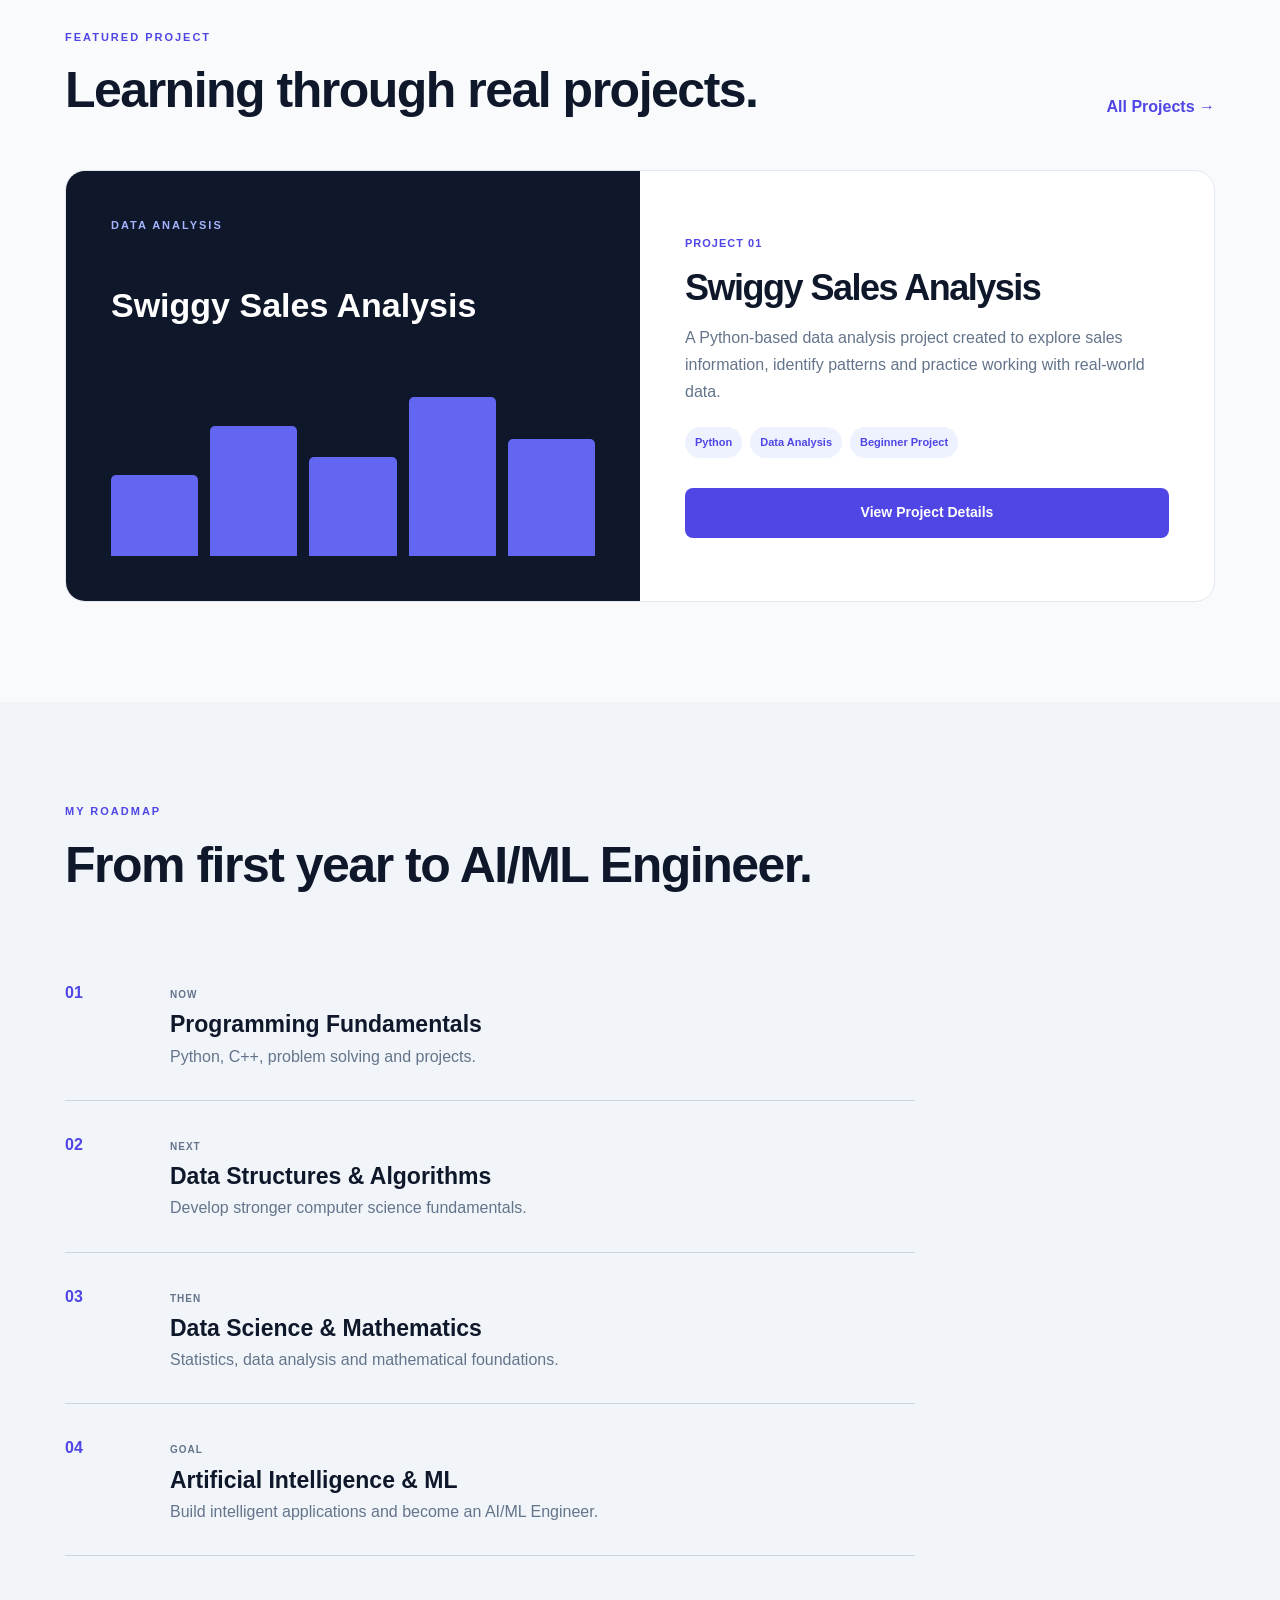
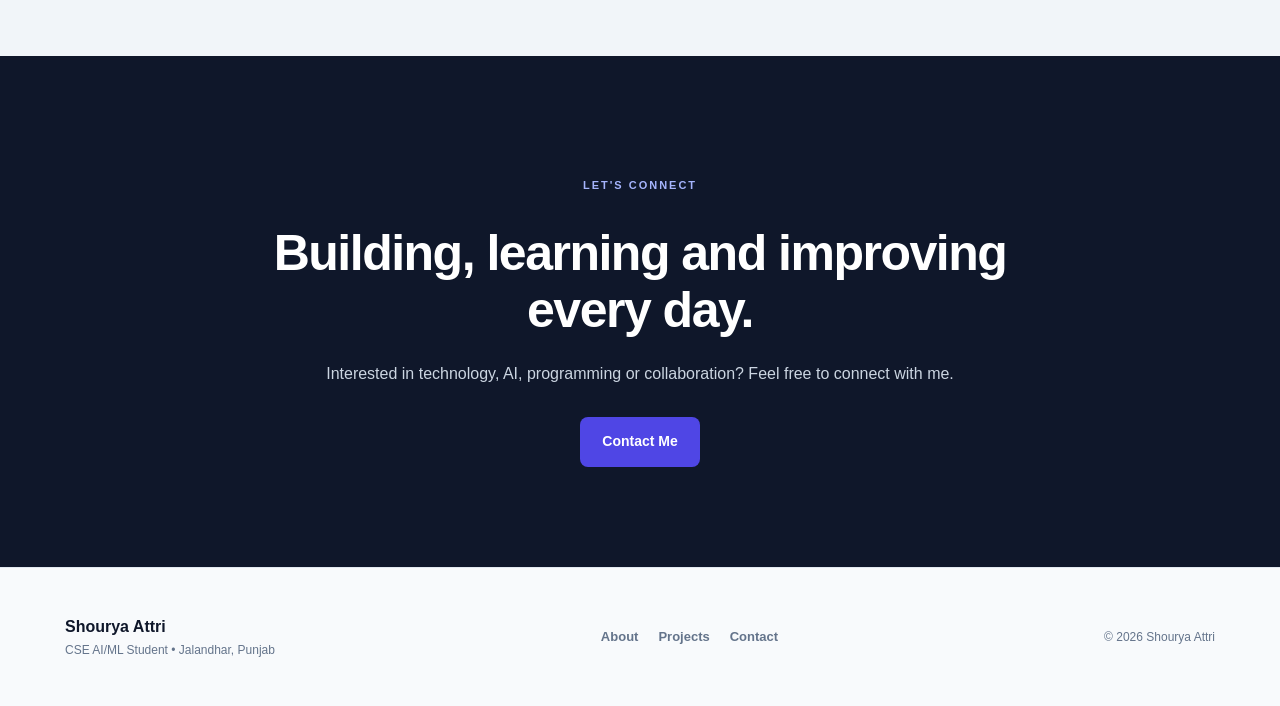
==== commit 5eee11e6: "Add files via upload" ====
--- a/index.html
+++ b/index.html
@@ -1,6 +1,11 @@
+<!DOCTYPE html>
+<html lang="en">
+<head>
+
 <title>Shourya Attri | AI & ML Engineering Student</title>
-
-<meta name="description" content="Shourya Attri's portfolio — B.Tech CSE AI & ML student showcasing Python projects, data analysis projects, skills, and his journey towards becoming an AI/ML Engineer.">
+<link rel="icon" type="image/png" href="assets/images/favicon.png">
+
+<meta name="description" content="Shourya Attri is a B.Tech CSE AI & ML student at DAV Institute of Engineering and Technology, Jalandhar, learning Python, C++, data analysis, artificial intelligence and machine learning. Explore his projects and AI/ML journey.">
 
 <meta name="keywords" content="Shourya Attri, AI ML Student, Artificial Intelligence, Machine Learning, Python, C++, Data Analysis, AI ML Engineer">
 
@@ -12,10 +17,6 @@
     <meta name="viewport"
           content="width=device-width, initial-scale=1.0">
 
-    <meta name="description"
-          content="Shourya Attri - B.Tech CSE Artificial Intelligence and Machine Learning student at DAV Institute of Engineering and Technology, Jalandhar.">
-
-    <title>Shourya Attri | AI/ML Journey</title>
 
     <link rel="stylesheet" href="css/style.css">
 <script type="application/ld+json">
@@ -41,7 +42,6 @@
 }
 </script>
 </head>
-
 <body>
 
 <header>
